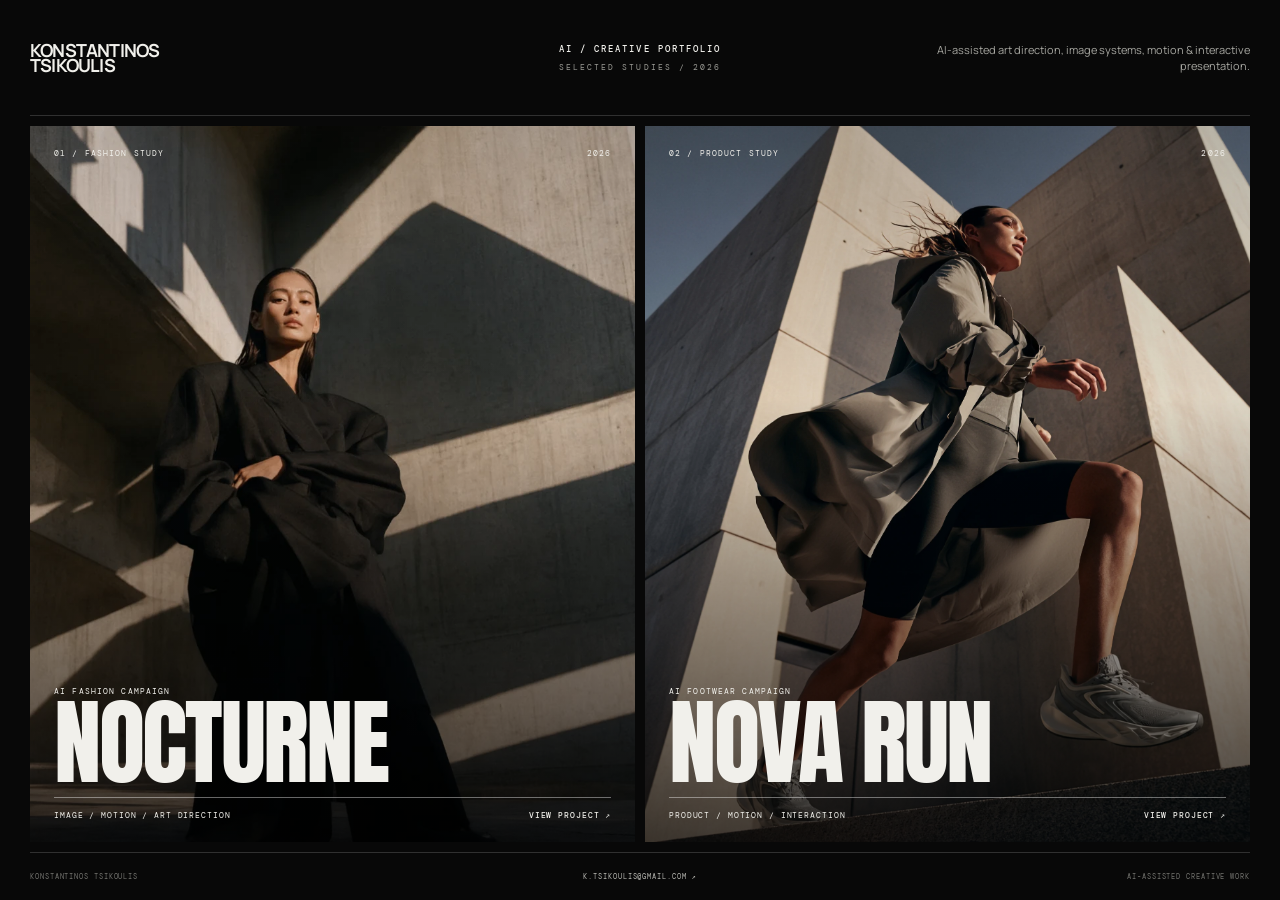
==== index.html @ 50a09b15 "Add files via upload" ====
<!doctype html><html lang="en"><head><meta charset="utf-8"><meta name="viewport" content="width=device-width,initial-scale=1,viewport-fit=cover"><meta name="theme-color" content="#080808"><title>Konstantinos Tsikoulis — Creative Portfolio</title><meta name="description" content="Selected AI-assisted creative direction studies by Konstantinos Tsikoulis — fashion, product, image, motion and interactive web presentation."><meta name="robots" content="index,follow,max-image-preview:large"><meta property="og:title" content="Konstantinos Tsikoulis — Creative Portfolio"><meta property="og:description" content="Selected AI-assisted fashion and product case studies by Konstantinos Tsikoulis."><meta property="og:type" content="website"><meta property="og:image" content="assets/konstantinos-tsikoulis-portfolio-share.webp"><meta property="og:image:width" content="1200"><meta property="og:image:height" content="630"><meta property="og:image:type" content="image/webp"><meta name="twitter:card" content="summary_large_image"><meta name="twitter:image" content="assets/konstantinos-tsikoulis-portfolio-share.webp"><link rel="preconnect" href="https://fonts.googleapis.com"><link rel="preconnect" href="https://fonts.gstatic.com" crossorigin><link href="https://fonts.googleapis.com/css2?family=Anton&family=DM+Mono:wght@300;400;500&family=Manrope:wght@400;500;600&display=swap" rel="stylesheet"><link rel="preload" as="image" href="nocturne/assets/nocturne-wide.webp" fetchpriority="high"><link rel="preload" as="image" href="nova-run/assets/action.webp"><link rel="stylesheet" href="style.css"><meta property="og:url" content="./"></head><body><main class="landing">
<header class="landing-head"><a class="brand personal-brand" href="./" aria-label="Konstantinos Tsikoulis portfolio home"><span class="brand-name">KONSTANTINOS</span><span class="brand-surname">TSIKOULIS</span></a><div class="identity"><strong>AI / CREATIVE PORTFOLIO</strong><span>SELECTED STUDIES / 2026</span></div><p class="intro-copy">AI-assisted art direction, image systems, motion &amp; interactive presentation.</p></header>
<section class="project-grid" aria-label="Selected AI projects"><a class="project-card" href="nocturne/" aria-label="View NOCTURNE case study"><img src="nocturne/assets/nocturne-wide.webp" alt="NOCTURNE fashion campaign" fetchpriority="high"><span class="veil"></span><div class="card-top"><span>01 / FASHION STUDY</span><span>2026</span></div><div class="card-bottom"><div><p>AI FASHION CAMPAIGN</p><h1>NOCTURNE</h1></div><div class="card-meta"><span>IMAGE / MOTION / ART DIRECTION</span><strong>VIEW PROJECT ↗</strong></div></div></a><a class="project-card nova" href="nova-run/" aria-label="View NOVA RUN case study"><img src="nova-run/assets/action.webp" alt="NOVA RUN footwear campaign" fetchpriority="high"><span class="veil"></span><div class="card-top"><span>02 / PRODUCT STUDY</span><span>2026</span></div><div class="card-bottom"><div><p>AI FOOTWEAR CAMPAIGN</p><h1>NOVA RUN</h1></div><div class="card-meta"><span>PRODUCT / MOTION / INTERACTION</span><strong>VIEW PROJECT ↗</strong></div></div></a></section>
<footer class="landing-foot"><span>KONSTANTINOS TSIKOULIS</span><a href="mailto:k.tsikoulis@gmail.com">K.TSIKOULIS@GMAIL.COM ↗</a><span>AI-ASSISTED CREATIVE WORK</span></footer></main></body></html>
---- style.css ----
:root{--black:#080808;--white:#f1f0eb;--muted:#9b9b95;--line:rgba(255,255,255,.16);--mono:"DM Mono",monospace;--display:"Anton",sans-serif;--sans:"Manrope",sans-serif}*{box-sizing:border-box}html,body{margin:0;min-height:100%;background:var(--black);color:var(--white)}body{font-family:var(--sans);overflow:hidden}a{color:inherit;text-decoration:none}img{display:block}.landing{height:100svh;min-height:620px;padding:0 2.35vw;display:grid;grid-template-rows:116px minmax(0,1fr) 48px}.landing-head{display:grid;grid-template-columns:1fr auto 1fr;align-items:center;border-bottom:1px solid var(--line);gap:32px}.brand{display:flex;align-items:center;width:max-content}.brand img{width:150px;height:auto;max-height:54px}.identity{text-align:center;display:flex;flex-direction:column;gap:7px;font-family:var(--mono);letter-spacing:.13em}.identity strong{font-size:9px;font-weight:500}.identity span{font-size:8px;color:var(--muted)}.intro-copy{justify-self:end;max-width:330px;margin:0;text-align:right;font-size:11px;line-height:1.45;color:#a6a6a0}.project-grid{min-height:0;display:grid;grid-template-columns:1fr 1fr;gap:10px;padding:10px 0}.project-card{position:relative;min-width:0;overflow:hidden;background:#151515;isolation:isolate}.project-card>img{position:absolute;inset:0;width:100%;height:100%;object-fit:cover;object-position:center 45%;transition:transform 1s cubic-bezier(.2,.75,.2,1),filter .45s ease}.project-card.nova>img{object-position:center 48%}.veil{position:absolute;inset:0;z-index:1;background:linear-gradient(180deg,rgba(0,0,0,.18),rgba(0,0,0,.02) 38%,rgba(0,0,0,.72));transition:background .45s ease}.card-top,.card-bottom{position:absolute;z-index:2;left:24px;right:24px}.card-top{top:22px;display:flex;justify-content:space-between;font:8px var(--mono);letter-spacing:.14em}.card-bottom{bottom:22px}.card-bottom p{margin:0 0 8px;font:8px var(--mono);letter-spacing:.14em}.card-bottom h1{margin:0;font:400 clamp(62px,7.4vw,138px)/.82 var(--display);letter-spacing:-.025em}.card-meta{display:flex;justify-content:space-between;align-items:center;margin-top:15px;padding-top:12px;border-top:1px solid rgba(255,255,255,.4);font:8px var(--mono);letter-spacing:.11em}.card-meta strong{font-weight:500;transition:transform .25s ease}.project-card:hover>img{transform:scale(1.018);filter:contrast(1.025)}.project-card:hover .card-meta strong{transform:translate(3px,-2px)}.project-card:focus-visible{outline:2px solid var(--white);outline-offset:-4px}.landing-foot{display:grid;grid-template-columns:1fr auto 1fr;align-items:center;border-top:1px solid var(--line);font:7px var(--mono);letter-spacing:.13em;color:#73736f}.landing-foot a{color:#b9b9b3}.landing-foot span:last-child{text-align:right}@media(max-width:800px){.landing{height:100svh;min-height:560px;padding:0 14px;grid-template-rows:100px minmax(0,1fr) 40px}.landing-head{grid-template-columns:1fr auto;gap:12px}.brand img{width:118px;max-height:46px}.identity{text-align:right;align-items:flex-end}.identity strong{font-size:8px}.identity span{font-size:7px}.intro-copy{display:none}.project-grid{grid-template-columns:1fr;grid-template-rows:1fr 1fr;gap:7px;padding:7px 0}.card-top,.card-bottom{left:15px;right:15px}.card-top{top:13px;font-size:7px}.card-bottom{bottom:13px}.card-bottom p{font-size:7px;margin-bottom:5px}.card-bottom h1{font-size:clamp(46px,15vw,72px);line-height:.8}.card-meta{margin-top:8px;padding-top:7px;font-size:6.5px}.project-card>img{object-position:center 42%}.project-card.nova>img{object-position:center 46%}.landing-foot{grid-template-columns:1fr auto;font-size:6.5px}.landing-foot span:last-child{display:none}}@media(max-width:430px) and (max-height:700px){.landing{grid-template-rows:82px minmax(0,1fr) 34px}.brand img{width:102px}.identity span{display:none}.card-bottom h1{font-size:13vw}.card-meta span{display:none}}@media(prefers-reduced-motion:reduce){.project-card>img,.card-meta strong{transition:none!important}}::selection{background:var(--white);color:var(--black)}

/* Final logo lockup — same proportions as NOVA RUN */
.brand{height:58px;display:flex;align-items:center}
.brand img{display:block;width:132px!important;height:auto!important;max-height:56px!important;object-fit:contain!important;object-position:left center!important}
@media(max-width:800px){.brand{height:48px}.brand img{width:108px!important;max-height:46px!important}}
@media(max-width:430px) and (max-height:700px){.brand img{width:98px!important}}

/* Exact transparent Previous wordmark — preserve native proportions */
.brand{height:64px;display:flex;align-items:center}
.brand img{display:block!important;width:auto!important;height:46px!important;max-width:190px!important;max-height:none!important;object-fit:contain!important;object-position:left center!important}
@media(max-width:800px){.brand{height:52px}.brand img{width:auto!important;height:39px!important;max-width:158px!important}}
@media(max-width:430px) and (max-height:700px){.brand img{height:35px!important;max-width:142px!important}}

/* === FINAL RESPONSIVE QA / 2026-08-20 === */
html,body{max-width:100%;overflow-x:hidden}
.project-card,.project-card *{min-width:0}
@media (min-width:801px) and (max-width:1100px){
  .landing{padding:0 22px;grid-template-rows:104px minmax(0,1fr) 44px}
  .landing-head{gap:22px}
  .brand img{height:40px!important;max-width:165px!important}
  .intro-copy{max-width:260px;font-size:10px}
  .project-grid{gap:8px;padding:8px 0}
  .card-top,.card-bottom{left:18px;right:18px}
  .card-bottom h1{font-size:clamp(54px,7.2vw,88px)}
  .card-meta{font-size:7px;gap:16px}
}
@media (max-width:800px){
  .project-card>img{transform:none!important}
  .card-meta{gap:12px}
  .card-meta span,.card-meta strong{white-space:normal}
}
@media (max-width:390px){
  .landing{padding:0 10px;grid-template-rows:88px minmax(0,1fr) 38px}
  .brand img{height:34px!important;max-width:136px!important}
  .identity strong{font-size:7px}.identity span{font-size:6px}
  .card-top,.card-bottom{left:12px;right:12px}
  .card-bottom h1{font-size:clamp(42px,14vw,58px)}
  .card-meta{font-size:6px}
}


/* === KONSTANTINOS TSIKOULIS IDENTITY === */
.brand.personal-brand{width:max-content!important;height:auto!important;display:flex!important;flex-direction:column!important;align-items:flex-start!important;justify-content:center!important;line-height:.82!important;text-decoration:none!important;overflow:visible!important}
.personal-brand .brand-name,.personal-brand .brand-surname{display:block;font-family:var(--sans);font-weight:700;letter-spacing:-.045em;color:var(--white)}
.personal-brand .brand-name{font-size:18px}.personal-brand .brand-surname{font-size:18px}
@media(max-width:800px){.personal-brand .brand-name,.personal-brand .brand-surname{font-size:14px}}
@media(max-width:390px){.personal-brand .brand-name,.personal-brand .brand-surname{font-size:12px}}
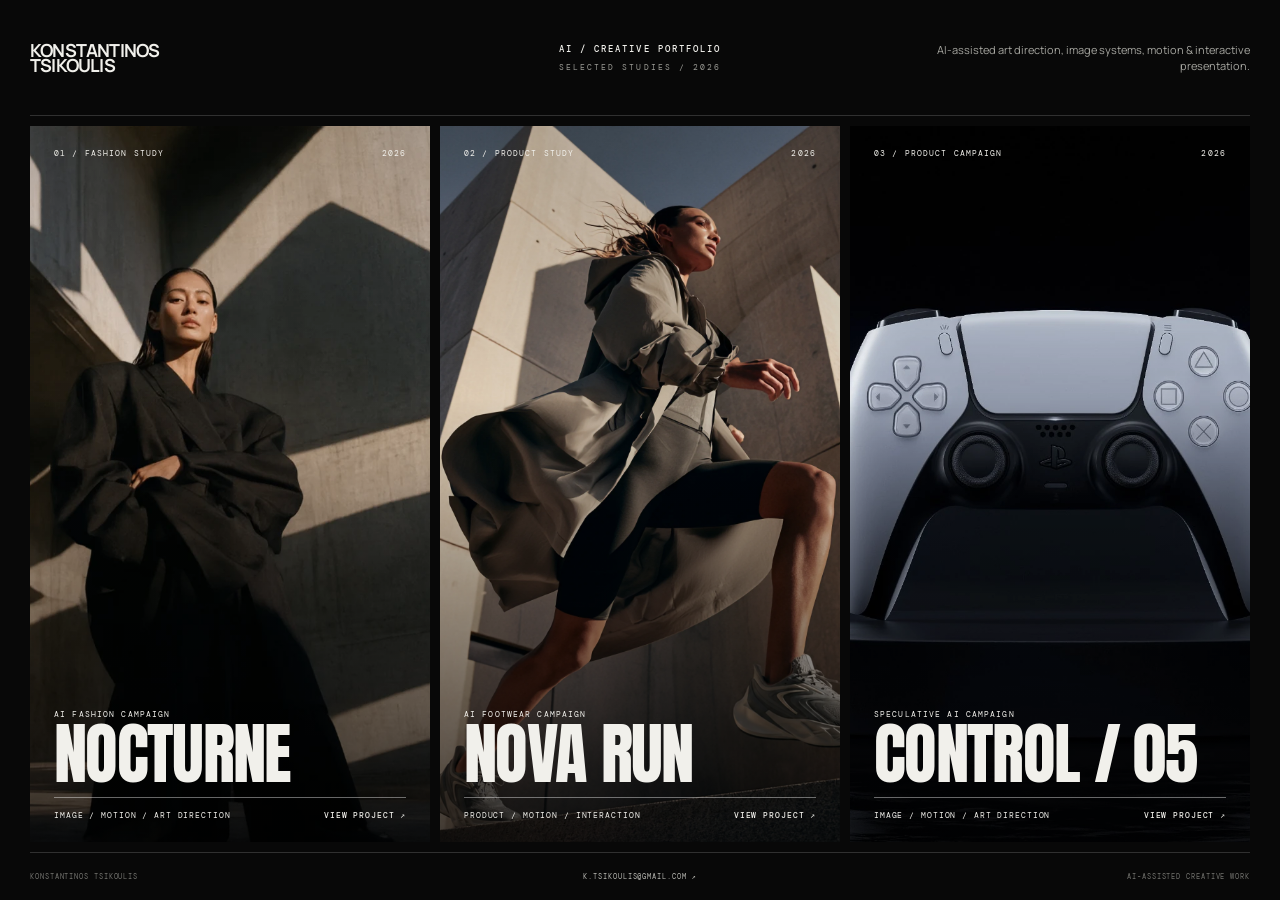
==== commit a053d30a: "Add files via upload" ====
--- a/index.html
+++ b/index.html
@@ -1,4 +1,4 @@
 <!doctype html><html lang="en"><head><meta charset="utf-8"><meta name="viewport" content="width=device-width,initial-scale=1,viewport-fit=cover"><meta name="theme-color" content="#080808"><title>Konstantinos Tsikoulis — Creative Portfolio</title><meta name="description" content="Selected AI-assisted creative direction studies by Konstantinos Tsikoulis — fashion, product, image, motion and interactive web presentation."><meta name="robots" content="index,follow,max-image-preview:large"><meta property="og:title" content="Konstantinos Tsikoulis — Creative Portfolio"><meta property="og:description" content="Selected AI-assisted fashion and product case studies by Konstantinos Tsikoulis."><meta property="og:type" content="website"><meta property="og:image" content="assets/konstantinos-tsikoulis-portfolio-share.webp"><meta property="og:image:width" content="1200"><meta property="og:image:height" content="630"><meta property="og:image:type" content="image/webp"><meta name="twitter:card" content="summary_large_image"><meta name="twitter:image" content="assets/konstantinos-tsikoulis-portfolio-share.webp"><link rel="preconnect" href="https://fonts.googleapis.com"><link rel="preconnect" href="https://fonts.gstatic.com" crossorigin><link href="https://fonts.googleapis.com/css2?family=Anton&family=DM+Mono:wght@300;400;500&family=Manrope:wght@400;500;600&display=swap" rel="stylesheet"><link rel="preload" as="image" href="nocturne/assets/nocturne-wide.webp" fetchpriority="high"><link rel="preload" as="image" href="nova-run/assets/action.webp"><link rel="stylesheet" href="style.css"><meta property="og:url" content="./"></head><body><main class="landing">
 <header class="landing-head"><a class="brand personal-brand" href="./" aria-label="Konstantinos Tsikoulis portfolio home"><span class="brand-name">KONSTANTINOS</span><span class="brand-surname">TSIKOULIS</span></a><div class="identity"><strong>AI / CREATIVE PORTFOLIO</strong><span>SELECTED STUDIES / 2026</span></div><p class="intro-copy">AI-assisted art direction, image systems, motion &amp; interactive presentation.</p></header>
-<section class="project-grid" aria-label="Selected AI projects"><a class="project-card" href="nocturne/" aria-label="View NOCTURNE case study"><img src="nocturne/assets/nocturne-wide.webp" alt="NOCTURNE fashion campaign" fetchpriority="high"><span class="veil"></span><div class="card-top"><span>01 / FASHION STUDY</span><span>2026</span></div><div class="card-bottom"><div><p>AI FASHION CAMPAIGN</p><h1>NOCTURNE</h1></div><div class="card-meta"><span>IMAGE / MOTION / ART DIRECTION</span><strong>VIEW PROJECT ↗</strong></div></div></a><a class="project-card nova" href="nova-run/" aria-label="View NOVA RUN case study"><img src="nova-run/assets/action.webp" alt="NOVA RUN footwear campaign" fetchpriority="high"><span class="veil"></span><div class="card-top"><span>02 / PRODUCT STUDY</span><span>2026</span></div><div class="card-bottom"><div><p>AI FOOTWEAR CAMPAIGN</p><h1>NOVA RUN</h1></div><div class="card-meta"><span>PRODUCT / MOTION / INTERACTION</span><strong>VIEW PROJECT ↗</strong></div></div></a></section>
+<section class="project-grid" aria-label="Selected AI projects"><a class="project-card" href="nocturne/" aria-label="View NOCTURNE case study"><img src="nocturne/assets/nocturne-wide.webp" alt="NOCTURNE fashion campaign" fetchpriority="high"><span class="veil"></span><div class="card-top"><span>01 / FASHION STUDY</span><span>2026</span></div><div class="card-bottom"><div><p>AI FASHION CAMPAIGN</p><h1>NOCTURNE</h1></div><div class="card-meta"><span>IMAGE / MOTION / ART DIRECTION</span><strong>VIEW PROJECT ↗</strong></div></div></a><a class="project-card nova" href="nova-run/" aria-label="View NOVA RUN case study"><img src="nova-run/assets/action.webp" alt="NOVA RUN footwear campaign" fetchpriority="high"><span class="veil"></span><div class="card-top"><span>02 / PRODUCT STUDY</span><span>2026</span></div><div class="card-bottom"><div><p>AI FOOTWEAR CAMPAIGN</p><h1>NOVA RUN</h1></div><div class="card-meta"><span>PRODUCT / MOTION / INTERACTION</span><strong>VIEW PROJECT ↗</strong></div></div></a><a class="project-card control" href="dualsense-concept/" aria-label="View CONTROL / 05 case study"><img src="dualsense-concept/assets/hero.webp" alt="CONTROL / 05 product campaign concept" loading="lazy"><span class="veil"></span><div class="card-top"><span>03 / PRODUCT CAMPAIGN</span><span>2026</span></div><div class="card-bottom"><div><p>SPECULATIVE AI CAMPAIGN</p><h1>CONTROL / 05</h1></div><div class="card-meta"><span>IMAGE / MOTION / ART DIRECTION</span><strong>VIEW PROJECT ↗</strong></div></div></a></section>
 <footer class="landing-foot"><span>KONSTANTINOS TSIKOULIS</span><a href="mailto:k.tsikoulis@gmail.com">K.TSIKOULIS@GMAIL.COM ↗</a><span>AI-ASSISTED CREATIVE WORK</span></footer></main></body></html>
--- a/style.css
+++ b/style.css
@@ -46,3 +46,6 @@
 .personal-brand .brand-name{font-size:18px}.personal-brand .brand-surname{font-size:18px}
 @media(max-width:800px){.personal-brand .brand-name,.personal-brand .brand-surname{font-size:14px}}
 @media(max-width:390px){.personal-brand .brand-name,.personal-brand .brand-surname{font-size:12px}}
+
+/* Third campaign card */
+@media(min-width:801px){.project-grid{grid-template-columns:repeat(3,1fr)}.card-bottom h1{font-size:clamp(48px,5.2vw,96px)}.project-card.control>img{object-position:center}}
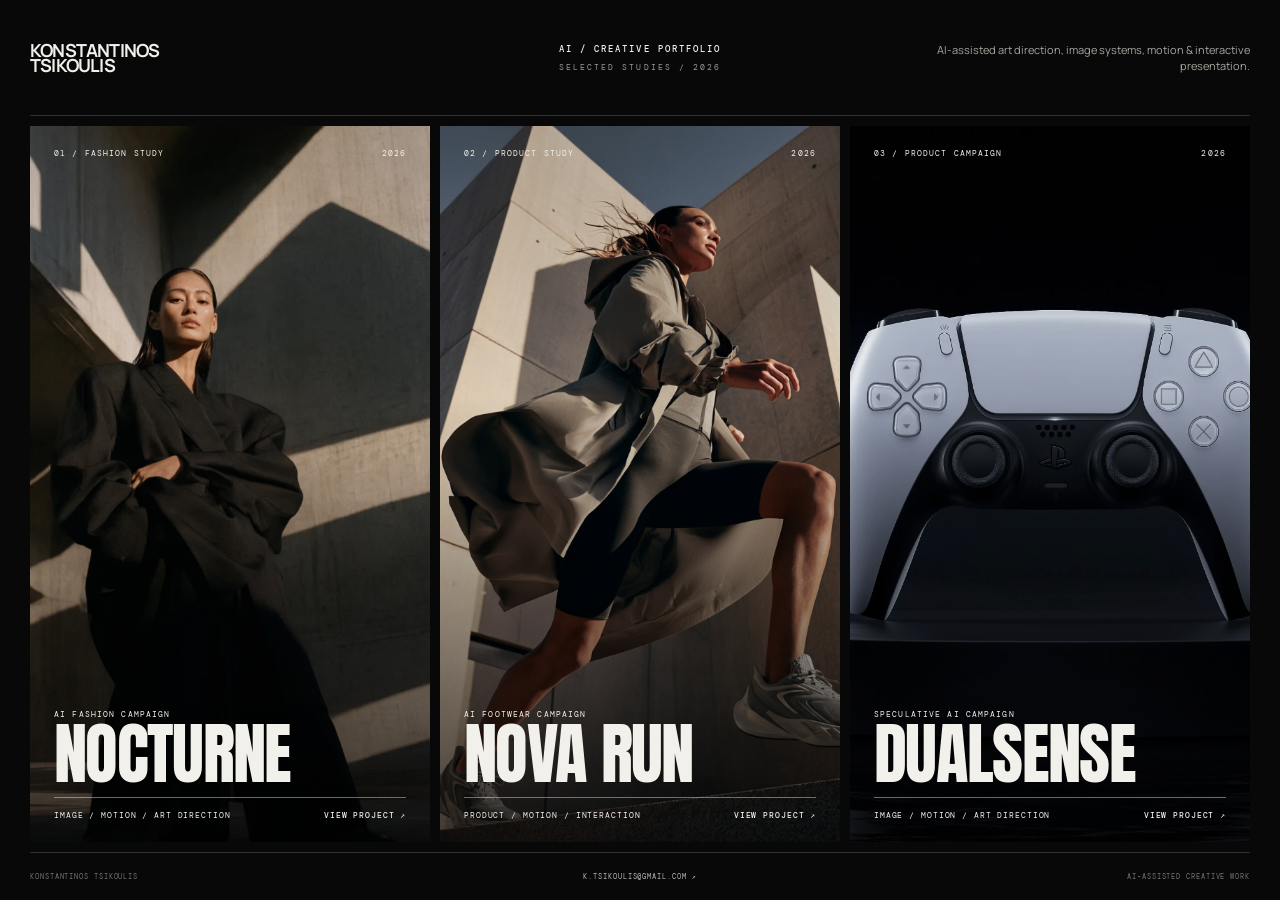
==== commit 52925488: "Add files via upload" ====
--- a/index.html
+++ b/index.html
@@ -1,4 +1,4 @@
 <!doctype html><html lang="en"><head><meta charset="utf-8"><meta name="viewport" content="width=device-width,initial-scale=1,viewport-fit=cover"><meta name="theme-color" content="#080808"><title>Konstantinos Tsikoulis — Creative Portfolio</title><meta name="description" content="Selected AI-assisted creative direction studies by Konstantinos Tsikoulis — fashion, product, image, motion and interactive web presentation."><meta name="robots" content="index,follow,max-image-preview:large"><meta property="og:title" content="Konstantinos Tsikoulis — Creative Portfolio"><meta property="og:description" content="Selected AI-assisted fashion and product case studies by Konstantinos Tsikoulis."><meta property="og:type" content="website"><meta property="og:image" content="assets/konstantinos-tsikoulis-portfolio-share.webp"><meta property="og:image:width" content="1200"><meta property="og:image:height" content="630"><meta property="og:image:type" content="image/webp"><meta name="twitter:card" content="summary_large_image"><meta name="twitter:image" content="assets/konstantinos-tsikoulis-portfolio-share.webp"><link rel="preconnect" href="https://fonts.googleapis.com"><link rel="preconnect" href="https://fonts.gstatic.com" crossorigin><link href="https://fonts.googleapis.com/css2?family=Anton&family=DM+Mono:wght@300;400;500&family=Manrope:wght@400;500;600&display=swap" rel="stylesheet"><link rel="preload" as="image" href="nocturne/assets/nocturne-wide.webp" fetchpriority="high"><link rel="preload" as="image" href="nova-run/assets/action.webp"><link rel="stylesheet" href="style.css"><meta property="og:url" content="./"></head><body><main class="landing">
 <header class="landing-head"><a class="brand personal-brand" href="./" aria-label="Konstantinos Tsikoulis portfolio home"><span class="brand-name">KONSTANTINOS</span><span class="brand-surname">TSIKOULIS</span></a><div class="identity"><strong>AI / CREATIVE PORTFOLIO</strong><span>SELECTED STUDIES / 2026</span></div><p class="intro-copy">AI-assisted art direction, image systems, motion &amp; interactive presentation.</p></header>
-<section class="project-grid" aria-label="Selected AI projects"><a class="project-card" href="nocturne/" aria-label="View NOCTURNE case study"><img src="nocturne/assets/nocturne-wide.webp" alt="NOCTURNE fashion campaign" fetchpriority="high"><span class="veil"></span><div class="card-top"><span>01 / FASHION STUDY</span><span>2026</span></div><div class="card-bottom"><div><p>AI FASHION CAMPAIGN</p><h1>NOCTURNE</h1></div><div class="card-meta"><span>IMAGE / MOTION / ART DIRECTION</span><strong>VIEW PROJECT ↗</strong></div></div></a><a class="project-card nova" href="nova-run/" aria-label="View NOVA RUN case study"><img src="nova-run/assets/action.webp" alt="NOVA RUN footwear campaign" fetchpriority="high"><span class="veil"></span><div class="card-top"><span>02 / PRODUCT STUDY</span><span>2026</span></div><div class="card-bottom"><div><p>AI FOOTWEAR CAMPAIGN</p><h1>NOVA RUN</h1></div><div class="card-meta"><span>PRODUCT / MOTION / INTERACTION</span><strong>VIEW PROJECT ↗</strong></div></div></a><a class="project-card control" href="dualsense-concept/" aria-label="View CONTROL / 05 case study"><img src="dualsense-concept/assets/hero.webp" alt="CONTROL / 05 product campaign concept" loading="lazy"><span class="veil"></span><div class="card-top"><span>03 / PRODUCT CAMPAIGN</span><span>2026</span></div><div class="card-bottom"><div><p>SPECULATIVE AI CAMPAIGN</p><h1>CONTROL / 05</h1></div><div class="card-meta"><span>IMAGE / MOTION / ART DIRECTION</span><strong>VIEW PROJECT ↗</strong></div></div></a></section>
+<section class="project-grid" aria-label="Selected AI projects"><a class="project-card" href="nocturne/" aria-label="View NOCTURNE case study"><img src="nocturne/assets/nocturne-wide.webp" alt="NOCTURNE fashion campaign" fetchpriority="high"><span class="veil"></span><div class="card-top"><span>01 / FASHION STUDY</span><span>2026</span></div><div class="card-bottom"><div><p>AI FASHION CAMPAIGN</p><h1>NOCTURNE</h1></div><div class="card-meta"><span>IMAGE / MOTION / ART DIRECTION</span><strong>VIEW PROJECT ↗</strong></div></div></a><a class="project-card nova" href="nova-run/" aria-label="View NOVA RUN case study"><img src="nova-run/assets/action.webp" alt="NOVA RUN footwear campaign" fetchpriority="high"><span class="veil"></span><div class="card-top"><span>02 / PRODUCT STUDY</span><span>2026</span></div><div class="card-bottom"><div><p>AI FOOTWEAR CAMPAIGN</p><h1>NOVA RUN</h1></div><div class="card-meta"><span>PRODUCT / MOTION / INTERACTION</span><strong>VIEW PROJECT ↗</strong></div></div></a><a class="project-card control" href="dualsense-concept/" aria-label="View DUALSENSE case study"><img src="dualsense-concept/assets/hero.webp" alt="DUALSENSE speculative product campaign concept" loading="lazy"><span class="veil"></span><div class="card-top"><span>03 / PRODUCT CAMPAIGN</span><span>2026</span></div><div class="card-bottom"><div><p>SPECULATIVE AI CAMPAIGN</p><h1>DUALSENSE</h1></div><div class="card-meta"><span>IMAGE / MOTION / ART DIRECTION</span><strong>VIEW PROJECT ↗</strong></div></div></a></section>
 <footer class="landing-foot"><span>KONSTANTINOS TSIKOULIS</span><a href="mailto:k.tsikoulis@gmail.com">K.TSIKOULIS@GMAIL.COM ↗</a><span>AI-ASSISTED CREATIVE WORK</span></footer></main></body></html>
